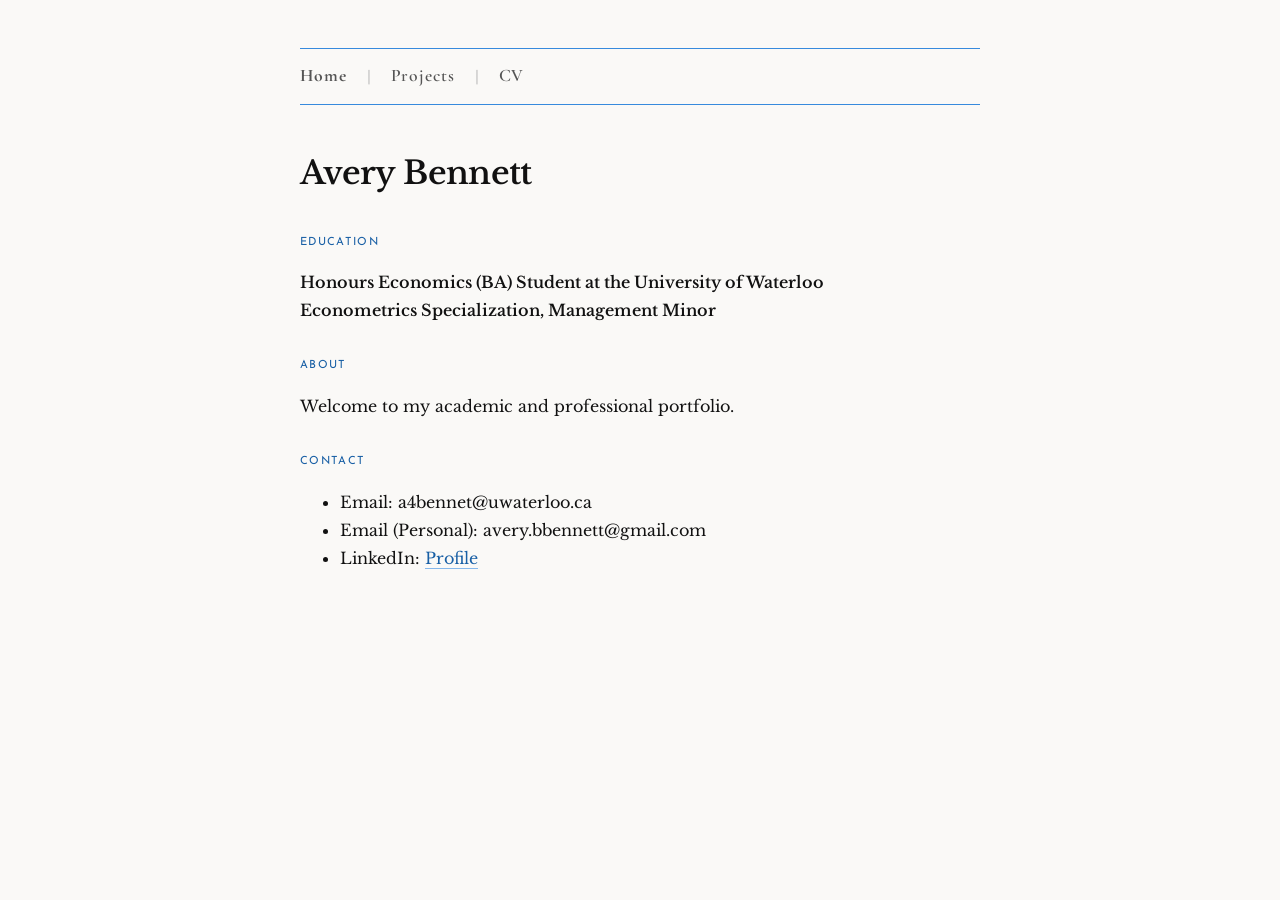
==== index.html @ 533c16d9 "Update education section in index.html" ====
<!DOCTYPE html>
<html>
<head>
    <title>Avery Bennett - Portfolio</title>
    <link rel="stylesheet" href="style.css">  <!-- move it inside head -->
</head>
<body>
<nav>
  <a href="index.html"><b>Home</b></a>
  <span class="sep">|</span>
  <a href="projects.html">Projects</a>
  <span class="sep">|</span>
  <a href="cv.html">CV</a>
</nav>
    
    <h1>Avery Bennett</h1>
    <h2>Education</h2>
    <h3>Honours Economics (BA) Student at the University of Waterloo
        <br>
    Econometrics Specialization, Management Minor </h3>
    <h2>About</h2>
    <p>Welcome to my academic and professional portfolio.</p>
    <h2>Contact</h2>
    <ul>
        <li>Email: a4bennet@uwaterloo.ca</li>
        <li>Email (Personal): avery.bbennett@gmail.com</li>
        <li>LinkedIn: <a href="https://linkedin.com">Profile</a></li>
    </ul>
</body>
</html>
---- style.css ----
@import url('https://fonts.googleapis.com/css2?family=Libre+Baskerville:ital,wght@0,400;0,700;1,400&family=Cormorant+Garamond:wght@400;600&family=Josefin+Sans:wght@300;400&display=swap');

body {
  font-family: 'Libre Baskerville', serif;
  font-size: 16px;
  line-height: 1.75;
  color: #111;
  max-width: 680px;
  margin: 48px auto;
  padding: 0 24px;
  background: #faf9f7;
}

/* Nav */
nav {
  display: flex;
  align-items: center;
  gap: 0;
  border-top: 1px solid #378ADD;
  border-bottom: 1px solid #378ADD;
  padding: 0.75rem 0;
  margin-bottom: 2.5rem;
}

nav a {
  font-family: 'Cormorant Garamond', serif;
  font-size: 1.1rem;
  font-weight: 600;
  letter-spacing: 0.05em;
  text-decoration: none !important;
  border-bottom: none !important;
  color: #555;
  padding: 0 1.25rem;
}

nav a:first-child { padding-left: 0; }
nav a:last-child { padding-right: 0; }

nav .sep {
  color: #bbb;
  font-weight: 300;
  font-size: 0.85rem;
}

/* Headings replaced by mono labels */
h2 {
  font-family: 'Josefin Sans', sans-serif;
  font-size: 0.7rem;
  letter-spacing: 0.12em;
  text-transform: uppercase;
  color: #185FA5;
  font-weight: 400;
  margin-top: 2rem;
  border: none;
}
h1 { font-size: 2rem; font-weight: 600; letter-spacing: -0.02em; margin-bottom: 0.15rem; }
h3 { font-size: 1rem; font-weight: 600; margin-bottom: 0.15rem; }

/* Links */
a { color: #185FA5; text-decoration: none; border-bottom: 1px solid #85B7EB; }
a:hover { border-bottom-color: #185FA5; }

/* Publication entries */
.pub { padding-left: 1rem; border-left: 2px solid #ddd; margin-bottom: 1.25rem; }
.pub:hover { border-left-color: #378ADD; }
.pub .venue { font-family: 'Josefin Sans', sans-serif; font-size: 0.75rem; color: #185FA5; }
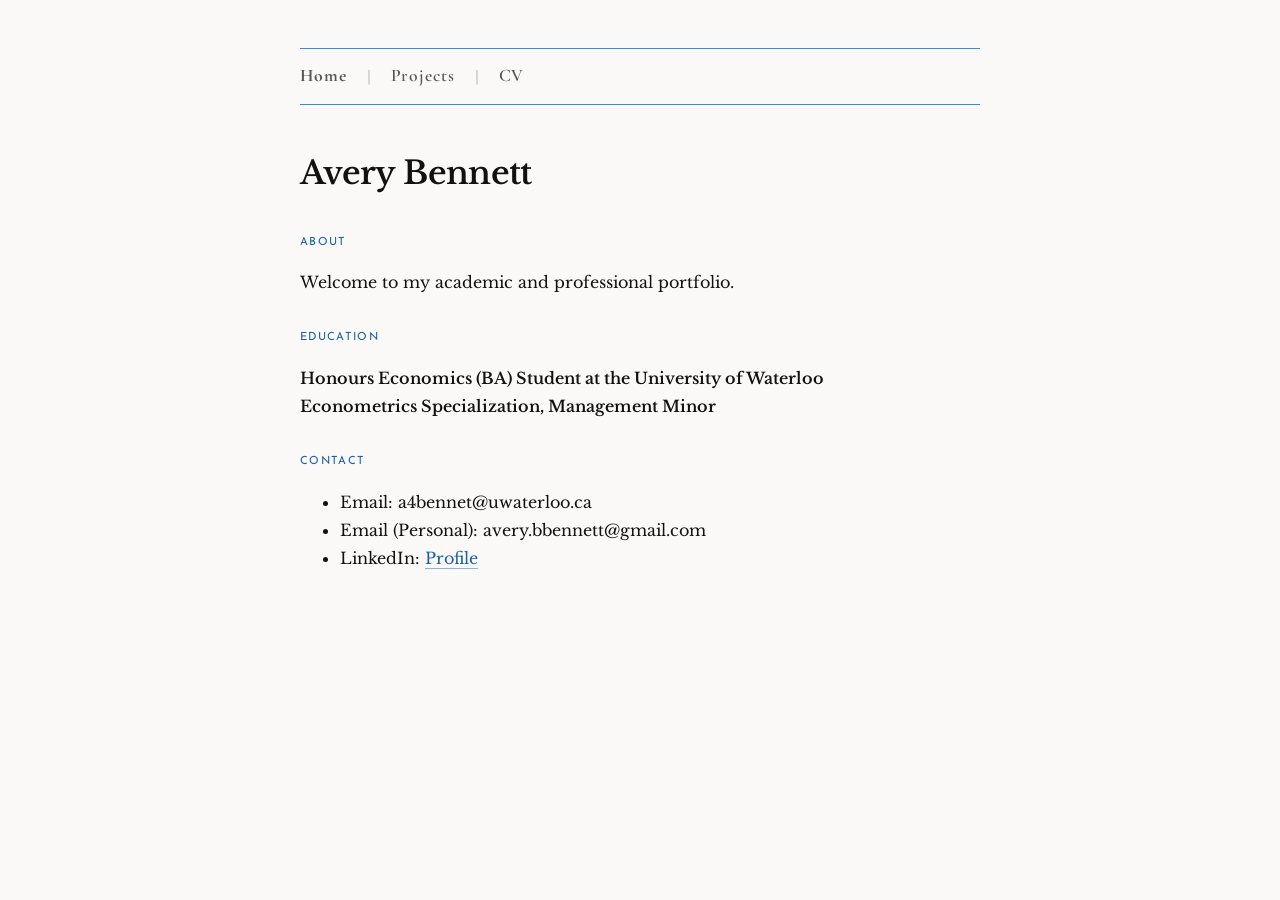
==== commit 6cd5e4aa: "Update index.html" ====
--- a/index.html
+++ b/index.html
@@ -14,12 +14,12 @@
 </nav>
     
     <h1>Avery Bennett</h1>
+    <h2>About</h2>
+    <p>Welcome to my academic and professional portfolio.</p>
     <h2>Education</h2>
     <h3>Honours Economics (BA) Student at the University of Waterloo
         <br>
     Econometrics Specialization, Management Minor </h3>
-    <h2>About</h2>
-    <p>Welcome to my academic and professional portfolio.</p>
     <h2>Contact</h2>
     <ul>
         <li>Email: a4bennet@uwaterloo.ca</li>
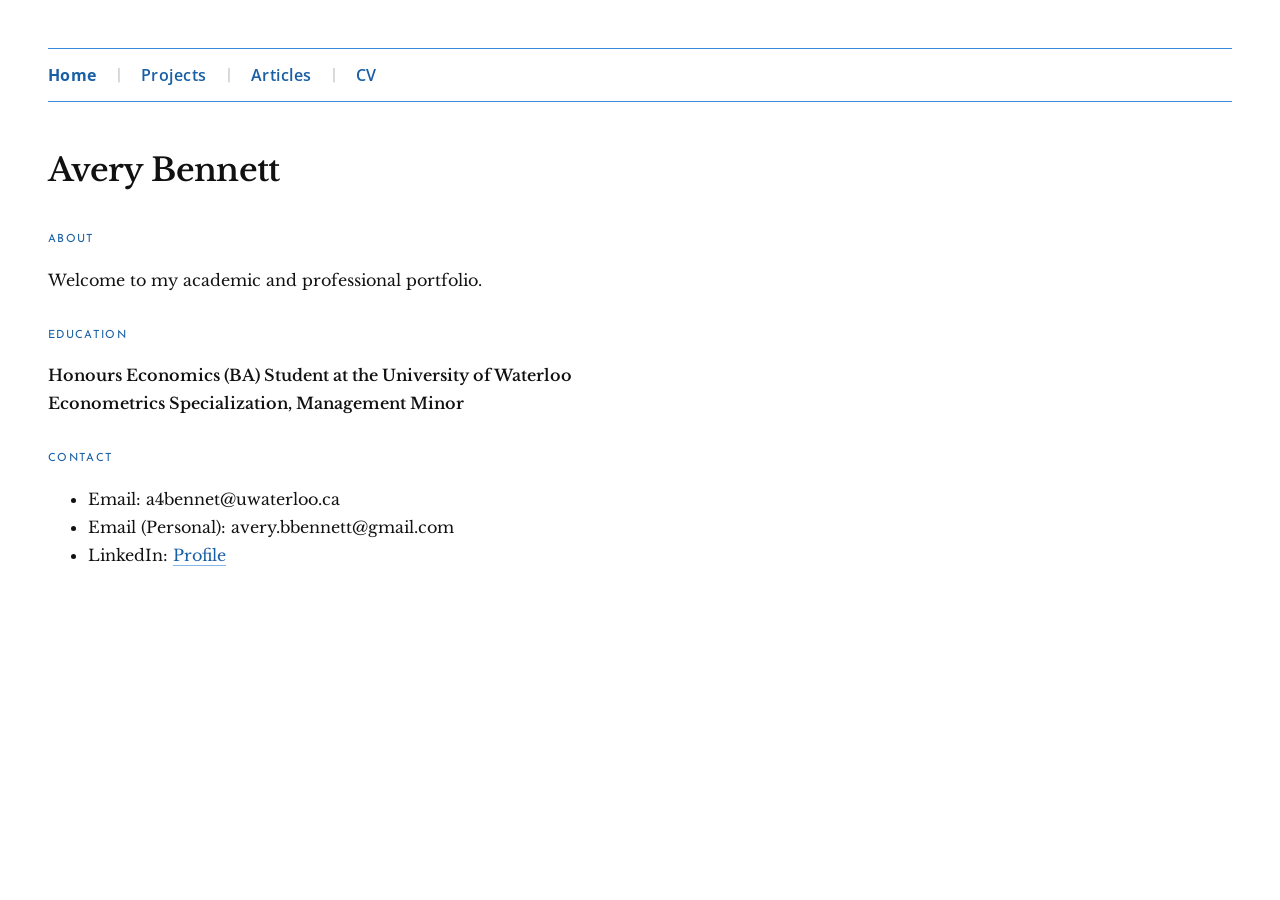
==== commit b876fd72: "Update index.html" ====
--- a/index.html
+++ b/index.html
@@ -10,9 +10,11 @@
   <span class="sep">|</span>
   <a href="projects.html">Projects</a>
   <span class="sep">|</span>
+  <a href="articles.html">Articles</a>
+  <span class="sep">|</span>
   <a href="cv.html">CV</a>
 </nav>
-    
+
     <h1>Avery Bennett</h1>
     <h2>About</h2>
     <p>Welcome to my academic and professional portfolio.</p>
--- a/style.css
+++ b/style.css
@@ -1,14 +1,17 @@
-@import url('https://fonts.googleapis.com/css2?family=Libre+Baskerville:ital,wght@0,400;0,700;1,400&family=Cormorant+Garamond:wght@400;600&family=Josefin+Sans:wght@300;400&display=swap');
+@import url('https://fonts.googleapis.com/css2?family=Libre+Baskerville:ital,wght@0,400;0,700;1,400&family=Open+Sans:wght@400;600&family=Josefin+Sans:wght@300;400&display=swap');
+
+:root {
+  font-size: 16px;   /* now 1rem = 14px everywhere */
+}
 
 body {
   font-family: 'Libre Baskerville', serif;
-  font-size: 16px;
   line-height: 1.75;
   color: #111;
-  max-width: 680px;
-  margin: 48px auto;
-  padding: 0 24px;
-  background: #faf9f7;
+  max-width: 100%;
+  margin: 48px 0;
+  padding: 0 48px;
+  background: #ffffff;
 }
 
 /* Nav */
@@ -23,14 +26,19 @@
 }
 
 nav a {
-  font-family: 'Cormorant Garamond', serif;
-  font-size: 1.1rem;
+  font-family: 'Open Sans', sans-serif;
+  font-size: 1rem;
   font-weight: 600;
-  letter-spacing: 0.05em;
+  letter-spacing: 0.03em;
   text-decoration: none !important;
   border-bottom: none !important;
-  color: #555;
+  color: #185FA5;
   padding: 0 1.25rem;
+}
+
+nav a:hover {
+  color: #111;
+  border-bottom: none !important;
 }
 
 nav a:first-child { padding-left: 0; }
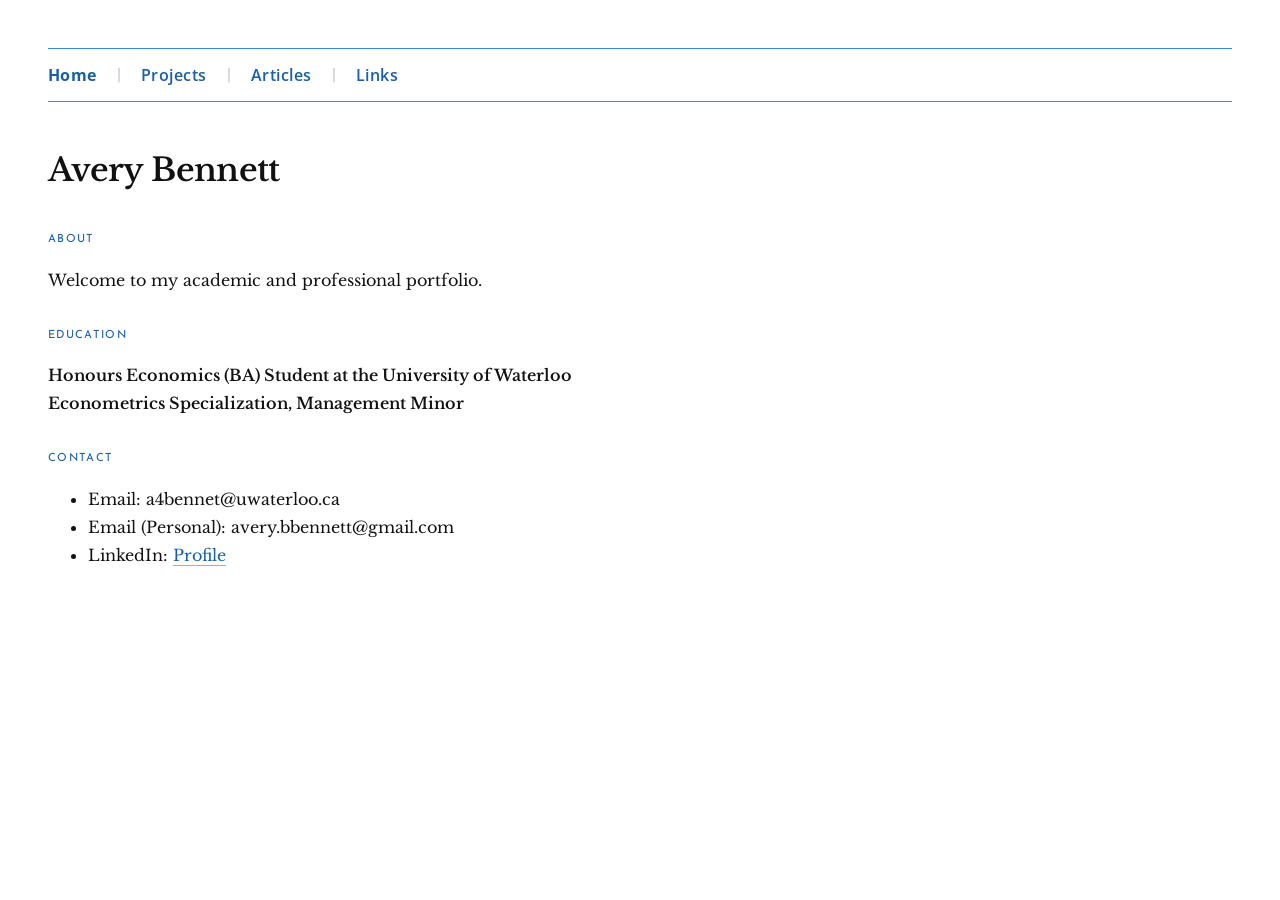
==== commit 1890ebbf: "Update index.html" ====
--- a/index.html
+++ b/index.html
@@ -12,7 +12,7 @@
   <span class="sep">|</span>
   <a href="articles.html">Articles</a>
   <span class="sep">|</span>
-  <a href="cv.html">CV</a>
+  <a href="links.html">Links</a>
 </nav>
 
     <h1>Avery Bennett</h1>
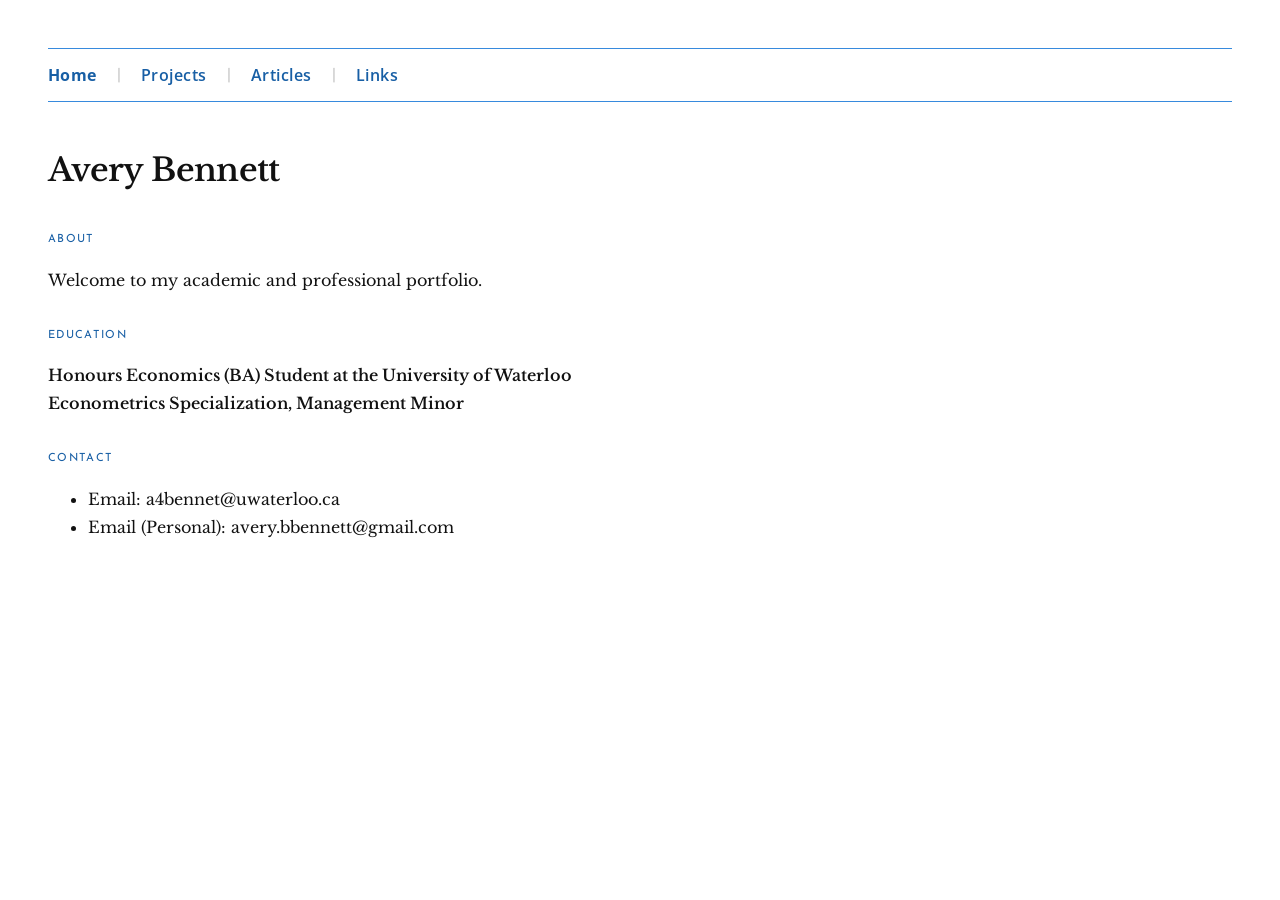
==== commit f11c0939: "Update index.html" ====
--- a/index.html
+++ b/index.html
@@ -26,7 +26,6 @@
     <ul>
         <li>Email: a4bennet@uwaterloo.ca</li>
         <li>Email (Personal): avery.bbennett@gmail.com</li>
-        <li>LinkedIn: <a href="https://linkedin.com">Profile</a></li>
     </ul>
 </body>
 </html>
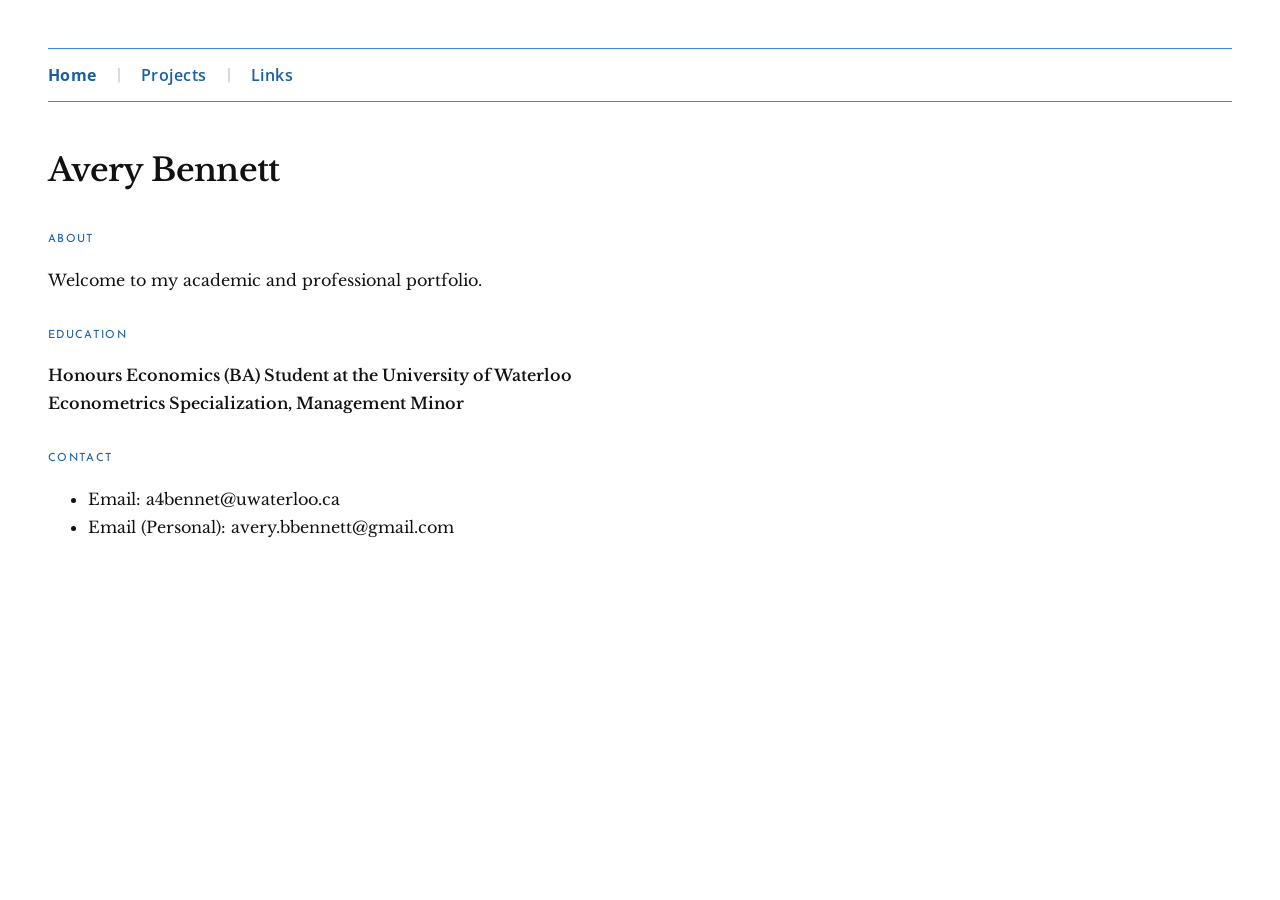
==== commit fd1f2e53: "Remove Articles link from index.html Removed Articles link from navigation." ====
--- a/index.html
+++ b/index.html
@@ -9,8 +9,6 @@
   <a href="index.html"><b>Home</b></a>
   <span class="sep">|</span>
   <a href="projects.html">Projects</a>
-  <span class="sep">|</span>
-  <a href="articles.html">Articles</a>
   <span class="sep">|</span>
   <a href="links.html">Links</a>
 </nav>
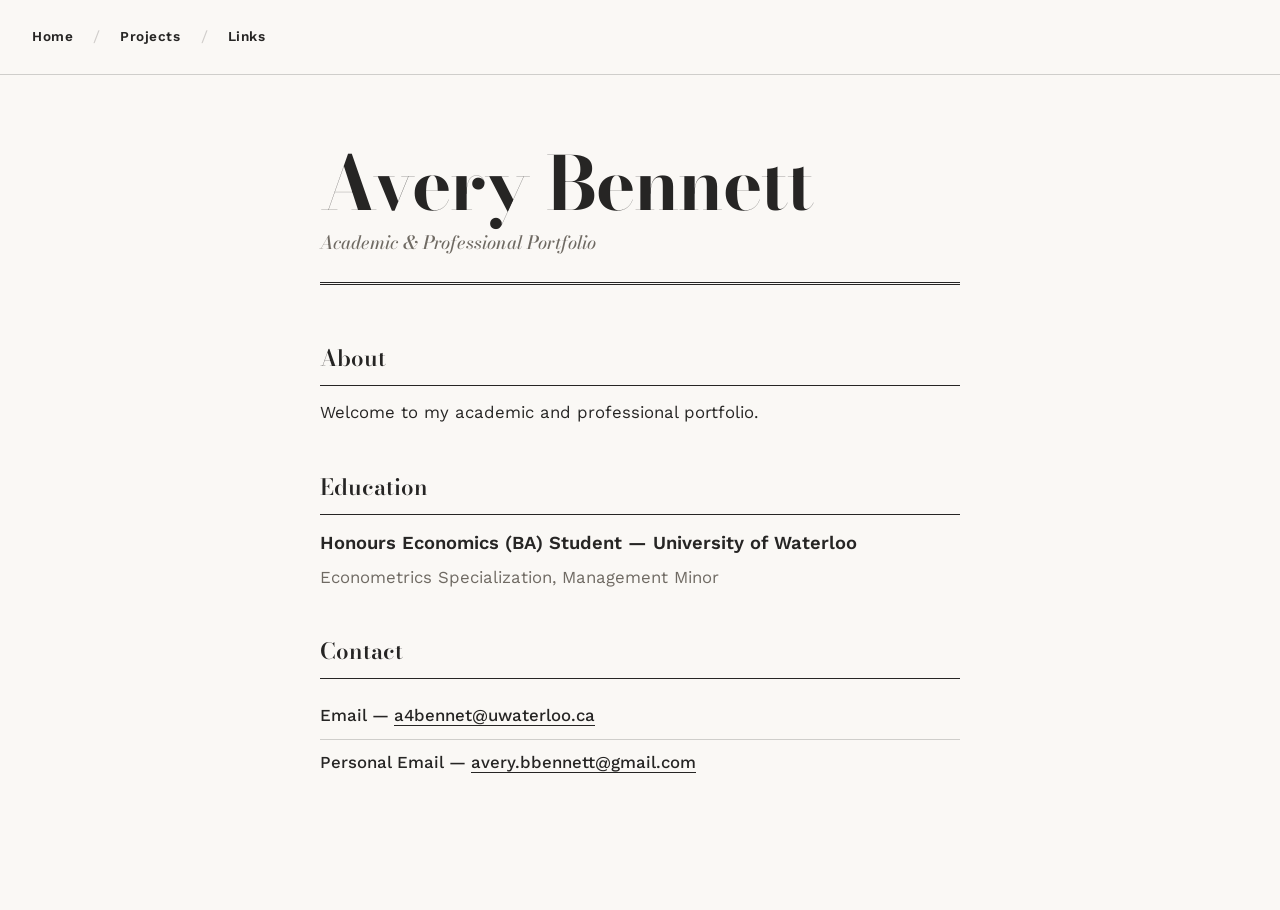
==== commit 62de99c4: "Refactor index.html for improved structure and styling Updated HTML structure and improved accessibi" ====
--- a/index.html
+++ b/index.html
@@ -1,29 +1,143 @@
 <!DOCTYPE html>
-<html>
+<html lang="en">
 <head>
-    <title>Avery Bennett - Portfolio</title>
-    <link rel="stylesheet" href="style.css">  <!-- move it inside head -->
+<meta charset="UTF-8">
+<meta name="viewport" content="width=device-width, initial-scale=1, viewport-fit=cover">
+<title>Avery Bennett — Portfolio</title>
+<link rel="preconnect" href="https://fonts.googleapis.com">
+<link rel="preconnect" href="https://fonts.gstatic.com" crossorigin>
+<link href="https://fonts.googleapis.com/css2?family=Bodoni+Moda:ital,wght@0,500;0,600;0,700;0,800;1,500&family=Work+Sans:wght@400;500;600;700&display=swap" rel="stylesheet">
+<style>
+  :root {
+    --ink: #262524;
+    --paper: #faf8f5;
+    --muted: #6f6a63;
+    --rule: rgba(38,37,36,0.2);
+  }
+
+  body {
+    margin: 0;
+    background: var(--paper);
+    color: var(--ink);
+    font-family: "Work Sans", "Segoe UI", Helvetica, Arial, sans-serif;
+    line-height: 1.6;
+    -webkit-font-smoothing: antialiased;
+  }
+
+  nav {
+    display: flex;
+    align-items: center;
+    gap: 1.25rem;
+    padding: 1.5rem 2rem;
+    border-bottom: 1px solid var(--rule);
+  }
+  nav a {
+    color: var(--ink);
+    text-decoration: none;
+    font-weight: 600;
+    font-size: 0.85rem;
+    letter-spacing: 0.04em;
+  }
+  nav a:hover, nav a:focus-visible { color: var(--muted); }
+  nav .sep { color: var(--rule); }
+
+  main {
+    max-width: 640px;
+    margin: 0 auto;
+    padding: 4.5rem 2rem 5rem;
+  }
+
+  .masthead {
+    margin-bottom: 3.5rem;
+    padding-bottom: 1.5rem;
+    border-bottom: 3px double var(--ink);
+  }
+
+  h1 {
+    font-family: "Bodoni Moda", Georgia, serif;
+    font-weight: 700;
+    font-size: clamp(3rem, 8.5vw, 4.6rem);
+    line-height: 0.98;
+    margin: 0 0 0.6rem;
+    letter-spacing: -0.01em;
+  }
+
+  .role {
+    font-family: "Bodoni Moda", Georgia, serif;
+    font-style: italic;
+    font-weight: 500;
+    color: var(--muted);
+    font-size: 1.15rem;
+    margin: 0;
+  }
+
+  section { margin-bottom: 2.75rem; }
+
+  h2 {
+    font-family: "Bodoni Moda", Georgia, serif;
+    font-weight: 600;
+    font-size: 1.4rem;
+    margin: 0 0 0.85rem;
+    padding-bottom: 0.5rem;
+    border-bottom: 1px solid var(--ink);
+  }
+
+  section p { margin: 0; font-size: 1.05rem; }
+
+  .degree { font-weight: 600; font-size: 1.15rem; margin: 0 0 0.35rem; }
+  .degree-detail { font-weight: 400; color: var(--muted); margin: 0; }
+
+  ul.contact { list-style: none; margin: 0; padding: 0; }
+  ul.contact li {
+    font-weight: 500;
+    font-size: 1.05rem;
+    padding: 0.6rem 0;
+    border-bottom: 1px solid var(--rule);
+  }
+  ul.contact li:last-child { border-bottom: none; }
+  ul.contact a {
+    color: var(--ink);
+    text-decoration: none;
+    border-bottom: 1px solid var(--ink);
+  }
+  ul.contact a:hover, ul.contact a:focus-visible { color: var(--muted); border-color: var(--muted); }
+</style>
 </head>
 <body>
+
 <nav>
-  <a href="index.html"><b>Home</b></a>
-  <span class="sep">|</span>
+  <a href="index.html">Home</a>
+  <span class="sep">/</span>
   <a href="projects.html">Projects</a>
-  <span class="sep">|</span>
+  <span class="sep">/</span>
   <a href="links.html">Links</a>
 </nav>
 
+<main>
+  <div class="masthead">
     <h1>Avery Bennett</h1>
+    <p class="role">Academic &amp; Professional Portfolio</p>
+  </div>
+
+  <section>
     <h2>About</h2>
     <p>Welcome to my academic and professional portfolio.</p>
+  </section>
+
+  <section>
     <h2>Education</h2>
-    <h3>Honours Economics (BA) Student at the University of Waterloo
-        <br>
-    Econometrics Specialization, Management Minor </h3>
+    <p class="degree">Honours Economics (BA) Student — University of Waterloo</p>
+    <p class="degree-detail">Econometrics Specialization, Management Minor</p>
+  </section>
+
+  <section>
     <h2>Contact</h2>
-    <ul>
-        <li>Email: a4bennet@uwaterloo.ca</li>
-        <li>Email (Personal): avery.bbennett@gmail.com</li>
+    <ul class="contact">
+      <li>Email — <a href="mailto:a4bennet@uwaterloo.ca">a4bennet@uwaterloo.ca</a></li>
+      <li>Personal Email — <a href="mailto:avery.bbennett@gmail.com">avery.bbennett@gmail.com</a></li>
     </ul>
+  </section>
+</main>
+
 </body>
 </html>
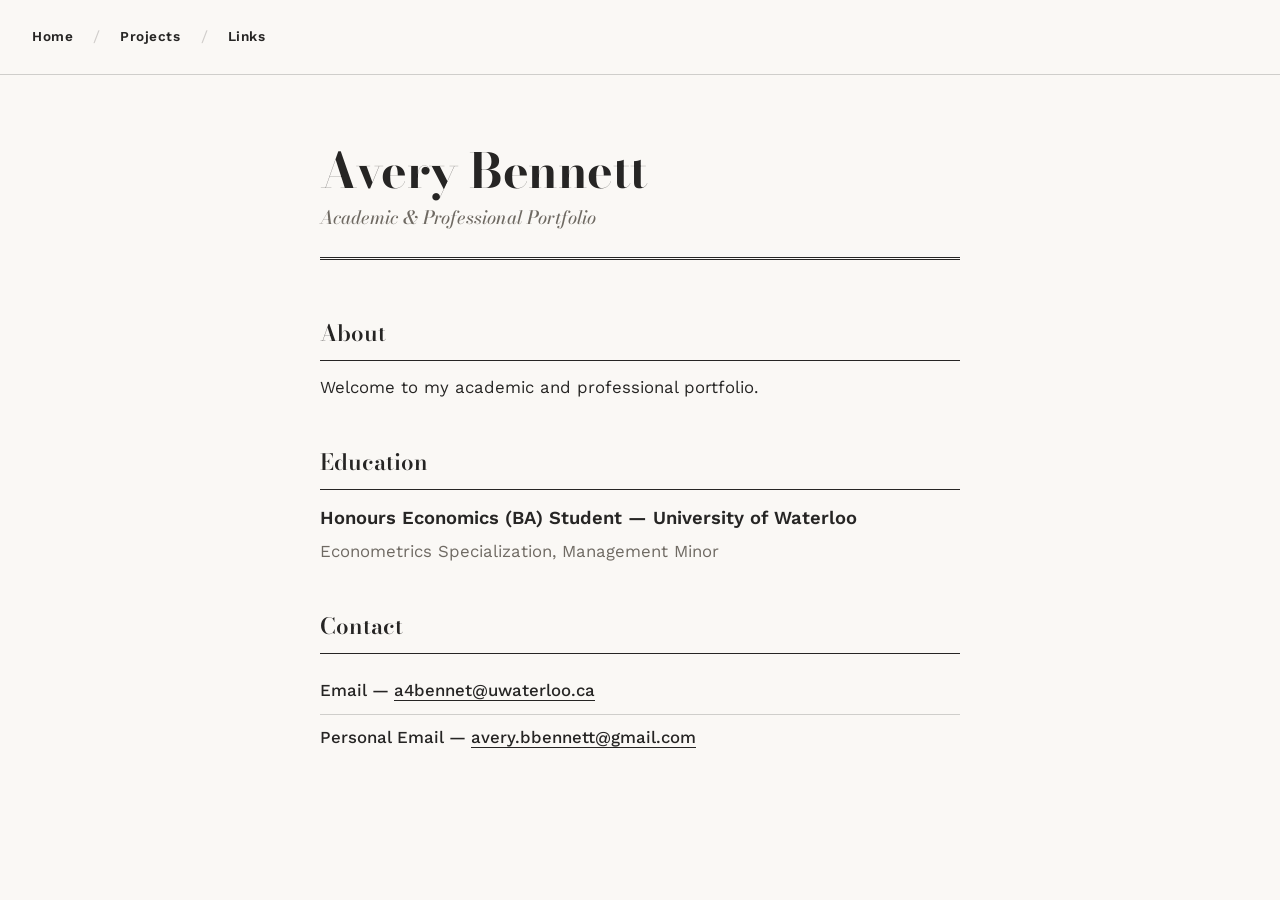
==== commit bf193675: "Adjust h1 font size in index.html" ====
--- a/index.html
+++ b/index.html
@@ -56,7 +56,7 @@
   h1 {
     font-family: "Bodoni Moda", Georgia, serif;
     font-weight: 700;
-    font-size: clamp(3rem, 8.5vw, 4.6rem);
+    font-size: clamp(2.2rem, 5vw, 3rem);
     line-height: 0.98;
     margin: 0 0 0.6rem;
     letter-spacing: -0.01em;
